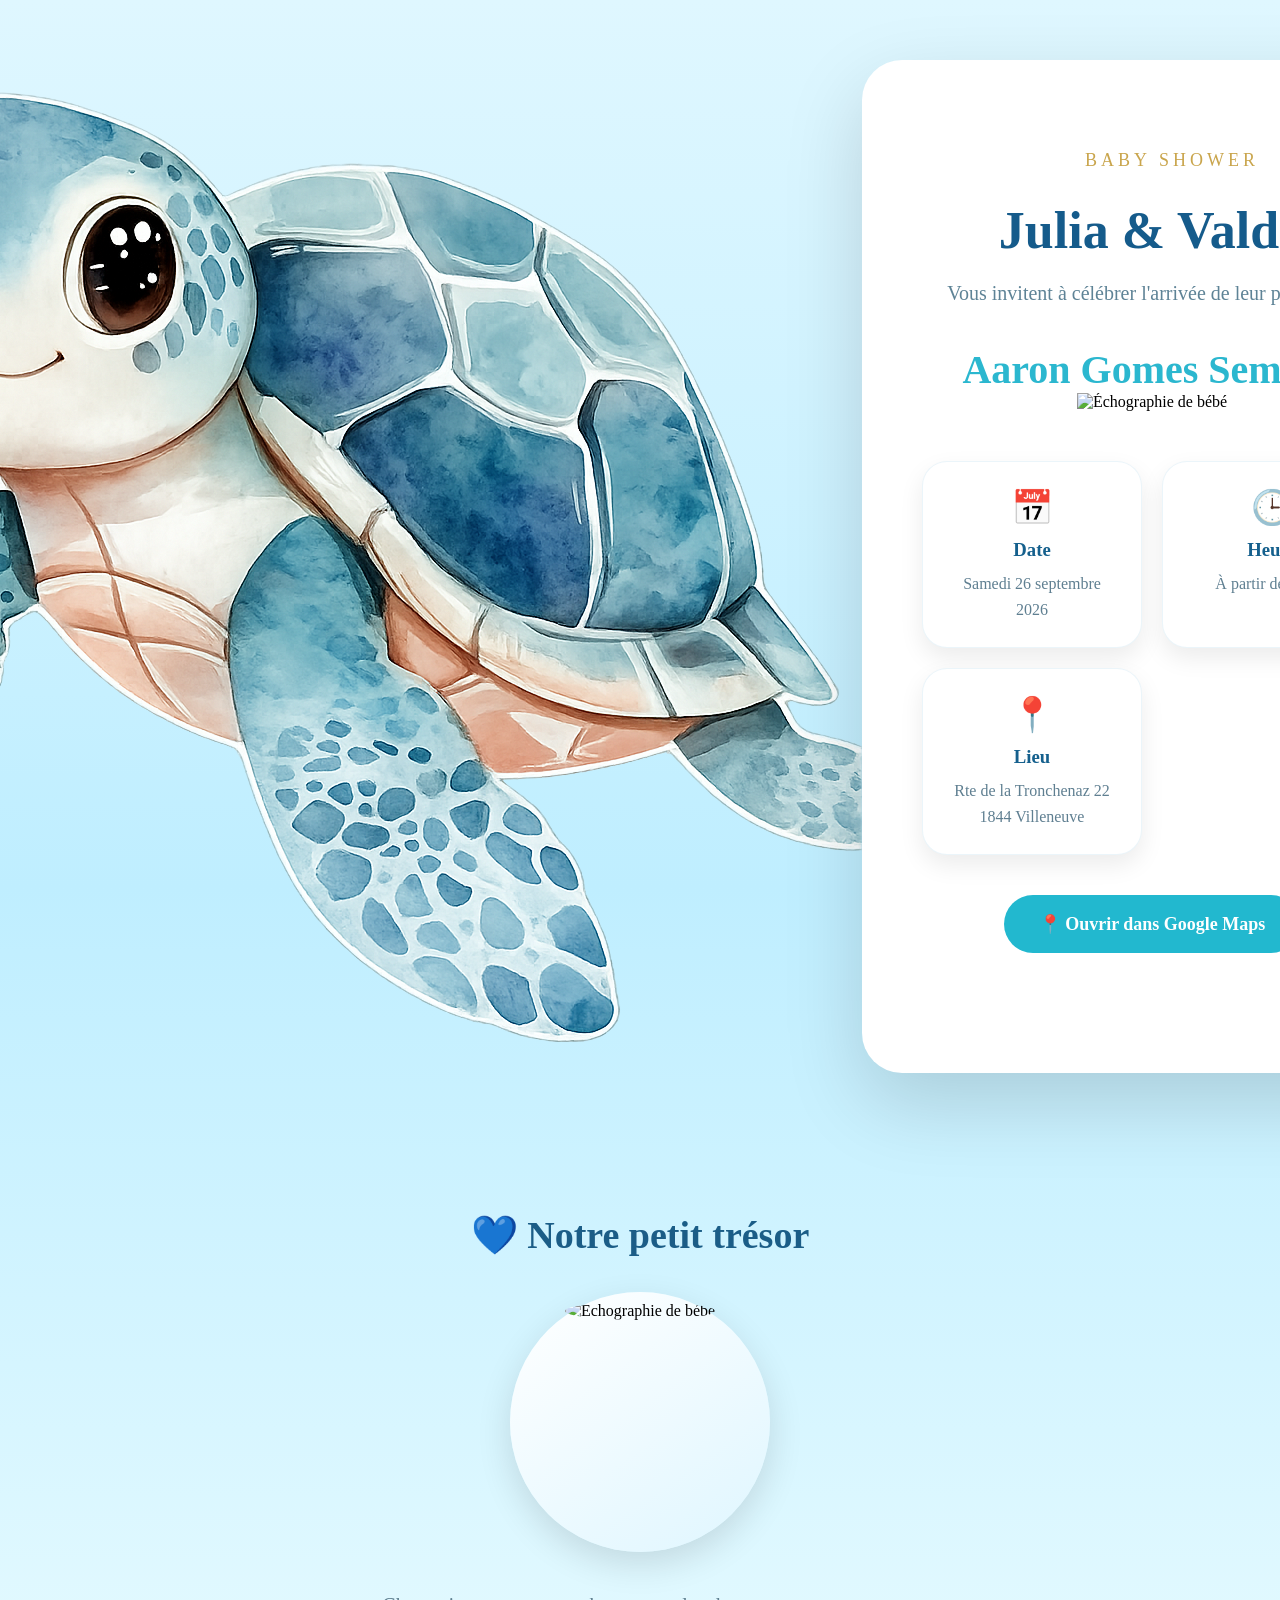
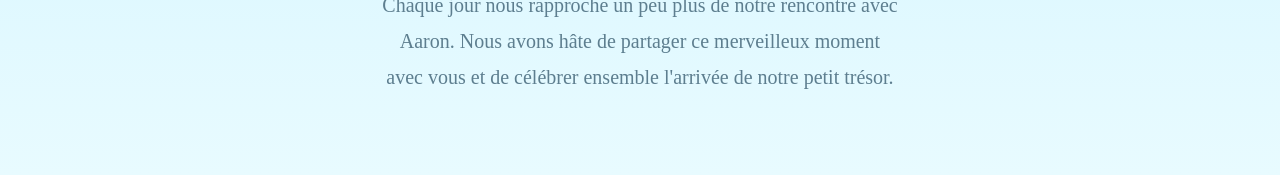
==== invitation.html @ ebce2208 "Add image for baby ultrasound in invitation" ====
<!DOCTYPE html>
<html lang="fr">

<head>
    <meta charset="UTF-8">
    <meta name="viewport" content="width=device-width, initial-scale=1.0">
    <title>Baby Shower - Aaron</title>

    <link rel="stylesheet" href="css/invitation.css">
</head>

<body>

<div class="background">
    <img class="turtle" src="assets/images/turtle.png" alt="Tortue">

    <main class="card">

     <header class="hero">

    <p class="overline">Baby Shower</p>

    <h1>Julia & Valdo</h1>

    <p class="subtitle">
        Vous invitent à célébrer l'arrivée de leur petit trésor
    </p>

    <h2 class="baby-name"> Aaron Gomes Semedo </h2>

    <img src="assets/images/echographie.png"
     alt="Échographie de bébé"
     class="echo">

</header>

       <section class="info-cards">

    <div class="info-card">
        <div class="icon">📅</div>
        <h3>Date</h3>
        <p>Samedi 26 septembre 2026</p>
    </div>

    <div class="info-card">
        <div class="icon">🕒</div>
        <h3>Heure</h3>
        <p>À partir de 15h00</p>
    </div>

    <div class="info-card">
        <div class="icon">📍</div>
        <h3>Lieu</h3>
        <p>Rte de la Tronchenaz 22<br>1844 Villeneuve</p>
    </div>

</section>

<div class="maps-button">
    <a href="https://maps.google.com/?q=Route+de+la+Tronchenaz+22,+1844+Villeneuve"
       target="_blank">
        📍 Ouvrir dans Google Maps
    </a>
    </main>

</div>
<section class="baby-preview">

    <h2>💙 Notre petit trésor</h2>

    <div class="echo-frame">
        <img src="assets/images/echographie.jpg" alt="Échographie de bébé">
    </div>

    <p class="echo-text">
        Chaque jour nous rapproche un peu plus de notre rencontre avec Aaron.
        Nous avons hâte de partager ce merveilleux moment avec vous et de célébrer
        ensemble l'arrivée de notre petit trésor.
    </p>

</section>
</body>

</html>
---- css/invitation.css ----
/* ---------- RESET ---------- */

*{
margin:0;
padding:0;
box-sizing:border-box;
}

html{
scroll-behavior:smooth;
}

body{

background:linear-gradient(180deg,#dff7ff,#bfeeff,#e8fbff);

font-family:Georgia, serif;

overflow-x:hidden;

}

/* ---------- FOND ---------- */

.background{

min-height:100vh;

padding:60px 20px;

display:flex;

justify-content:center;

align-items:center;

position:relative;

}

/* ---------- BULLES ---------- */

.background::before{

content:"";

position:absolute;

inset:0;

background-image:

radial-gradient(circle at 20% 20%,rgba(255,255,255,.45) 2px,transparent 3px),

radial-gradient(circle at 70% 40%,rgba(255,255,255,.35) 4px,transparent 5px),

radial-gradient(circle at 35% 70%,rgba(255,255,255,.30) 3px,transparent 4px);

animation:bulles 20s linear infinite;

opacity:.7;

}

@keyframes bulles{

from{

transform:translateY(0);

}

to{

transform:translateY(-120px);

}

}

/* ---------- CARTE ---------- */

.card{

background:white;

max-width:900px;

width:100%;

border-radius:40px;

padding:60px;

box-shadow:0 30px 80px rgba(0,0,0,.15);

position:relative;

z-index:2;

}

/* ---------- TITRES ---------- */

h1{

font-size:60px;

color:#bc8b30;

text-align:center;

margin-bottom:15px;

}

h2{

font-size:48px;

text-align:center;

color:#124f8d;

}

.subtitle{

text-align:center;

margin:20px 0;

font-size:24px;

color:#4f9db7;

}

.baby{

text-align:center;

margin:40px 0;

}

.baby h3{

font-size:46px;

color:#23b4cb;

}

/* ---------- INFOS ---------- */

.infos{

display:grid;

grid-template-columns:repeat(3,1fr);

gap:30px;

margin-top:50px;

}

.infos div{

background:#f5fcff;

padding:30px;

border-radius:25px;

text-align:center;

box-shadow:0 8px 20px rgba(0,0,0,.05);

transition:.3s;

}

.infos div:hover{

transform:translateY(-8px);

}

.infos h4{

margin:15px 0;

color:#145a82;

}

.infos p{

color:#507b91;

line-height:1.5;

}

/* ---------- MOBILE ---------- */

@media(max-width:768px){

.card{

padding:35px;

}

h1{

font-size:42px;

}

h2{

font-size:34px;

}

.baby h3{

font-size:32px;

}

.infos{

grid-template-columns:1fr;

}
/* ---------- TORTUE ---------- */

.turtle{
    position:absolute;
    top:55px;
    left:20px;
    width:120px;
    z-index:5;
    animation:floatTurtle 5s ease-in-out infinite;
}

@keyframes floatTurtle{
    0%{
        transform:translateY(0px) rotate(-3deg);
    }

    50%{
        transform:translateY(-10px) rotate(3deg);
    }

    100%{
        transform:translateY(0px) rotate(-3deg);
    }
}
}
/* ---------- HERO ---------- */

.hero{
    text-align:center;
    margin-bottom:50px;
    padding-top:30px;
}

.overline{
    color:#c9a54c;
    letter-spacing:4px;
    text-transform:uppercase;
    font-size:18px;
    margin-bottom:30px;
    padding-left: 40px;
}

.hero h1{
    color:#155b8b;
    font-size:52px;
    margin-bottom:15px;
}

.subtitle{
    max-width:520px;
    margin:0 auto;
    color:#5e8396;
    line-height:1.8;
    font-size:20px;
}

.baby-name{
    margin-top:35px;
    color:#2bb7cf;
    font-size:40px;
}
/* ---------- CARTES INFOS ---------- */

.info-cards{
    display:grid;
    grid-template-columns:repeat(auto-fit,minmax(220px,1fr));
    gap:20px;
    margin:60px auto 40px;
    max-width:500px;
}

.info-card{
    background:#f8fdff;
    border-radius:30px;
    border:1px solid rgba(120,190,220,.15);
    padding:30px 20px;
    text-align:center;
    box-shadow:0 12px 25px rgba(0,0,0,.08);
    transition:.3s;
}

.info-card:hover{
    transform:translateY(-6px);
}

.icon{
    font-size:36px;
    margin-bottom:15px;
}

.info-card h3{
    color:#155b8b;
    margin-bottom:10px;
}

.info-card p{
    color:#5d7e8f;
    line-height:1.6;
}
/* ---------- CARTES ---------- */

.info-cards{
    display:grid;
    grid-template-columns:repeat(auto-fit,minmax(220px,1fr));
    gap:20px;
    margin:50px 0 30px;
}

.info-card{
    background:#ffffff;
    border-radius:25px;
    padding:25px;
    text-align:center;
    box-shadow:0 10px 25px rgba(0,0,0,.08);
    transition:.3s;
}

.info-card:hover{
    transform:translateY(-5px);
}

.icon{
    font-size:34px;
    margin-bottom:12px;
}

.info-card h3{
    color:#15608d;
    margin-bottom:10px;
}

.info-card p{
    color:#5f7f91;
    line-height:1.6;
}

.maps-button{
    text-align:center;
    margin-top:40px;
    margin-bottom:60px;
}

.maps-button a{
    display:inline-block;
    background:#22b8cf;
    color:white;
    text-decoration:none;
    padding:18px 35px;
    font-size:18px;
    border-radius:50px;
    font-weight:bold;
    transition:.3s;
}

.maps-button a:hover{
    background:#1599b0;
}
/* ---------- ÉCHOGRAPHIE ---------- */

.baby-preview{
    text-align:center;
    margin:80px auto;
    max-width:650px;
}

.baby-preview h2{
    color:#1b5d87;
    font-size:38px;
    margin-bottom:35px;
}

.echo-frame{
    width:260px;
    height:260px;
    margin:0 auto 35px;
    padding:10px;
    border-radius:50%;
    background:linear-gradient(145deg,#ffffff,#dff6ff);
    box-shadow:0 12px 35px rgba(0,0,0,.12);
}

.echo-frame img{
    width:100%;
    height:100%;
    object-fit:cover;
    border-radius:50%;
}

.echo-text{
    max-width:520px;
    margin:auto;
    color:#5d7e8f;
    font-size:20px;
    line-height:1.8;
}
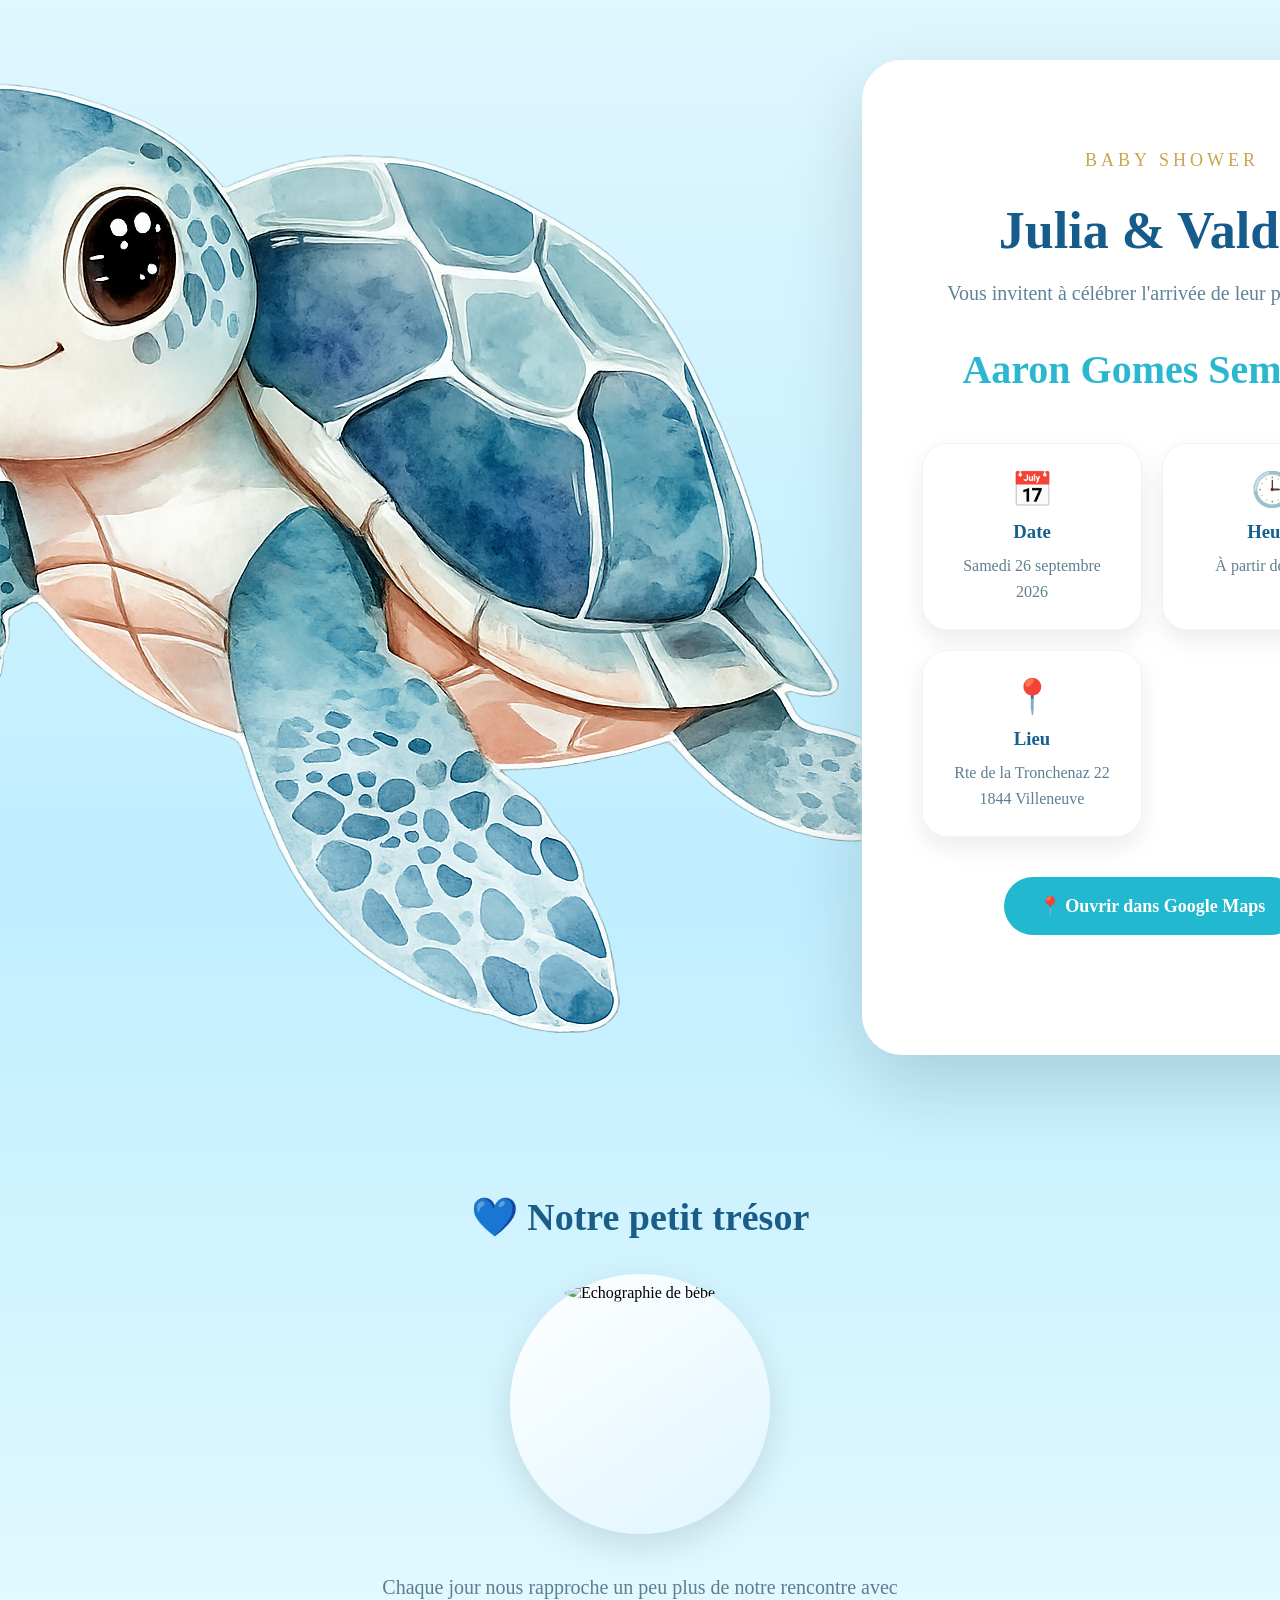
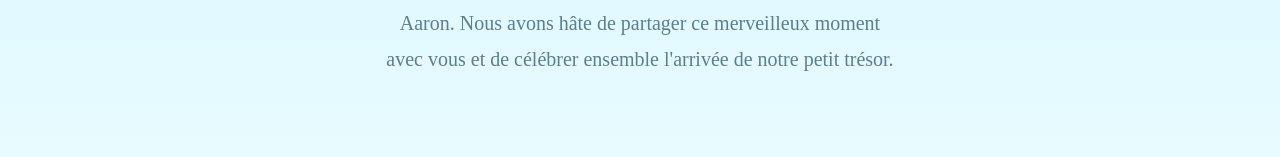
==== commit b10efe32: "Update echographie image in invitation.html Removed the old echographie image and updated the sectio" ====
--- a/invitation.html
+++ b/invitation.html
@@ -28,9 +28,6 @@
 
     <h2 class="baby-name"> Aaron Gomes Semedo </h2>
 
-    <img src="assets/images/echographie.png"
-     alt="Échographie de bébé"
-     class="echo">
 
 </header>
 
@@ -69,7 +66,7 @@
     <h2>💙 Notre petit trésor</h2>
 
     <div class="echo-frame">
-        <img src="assets/images/echographie.jpg" alt="Échographie de bébé">
+     <img src="assets/images/echographie.png" alt="Échographie de bébé">
     </div>
 
     <p class="echo-text">
--- a/css/invitation.css
+++ b/css/invitation.css
@@ -432,3 +432,14 @@
     font-size:20px;
     line-height:1.8;
 }
+/* ----------- ÉCHOGRAPHIE ----------- */
+
+.echo{
+    display:block;
+    width:230px;
+    max-width:80%;
+    margin:45px auto;
+    border-radius:25px;
+    border:8px solid white;
+    box-shadow:0 15px 35px rgba(0,0,0,.15);
+}
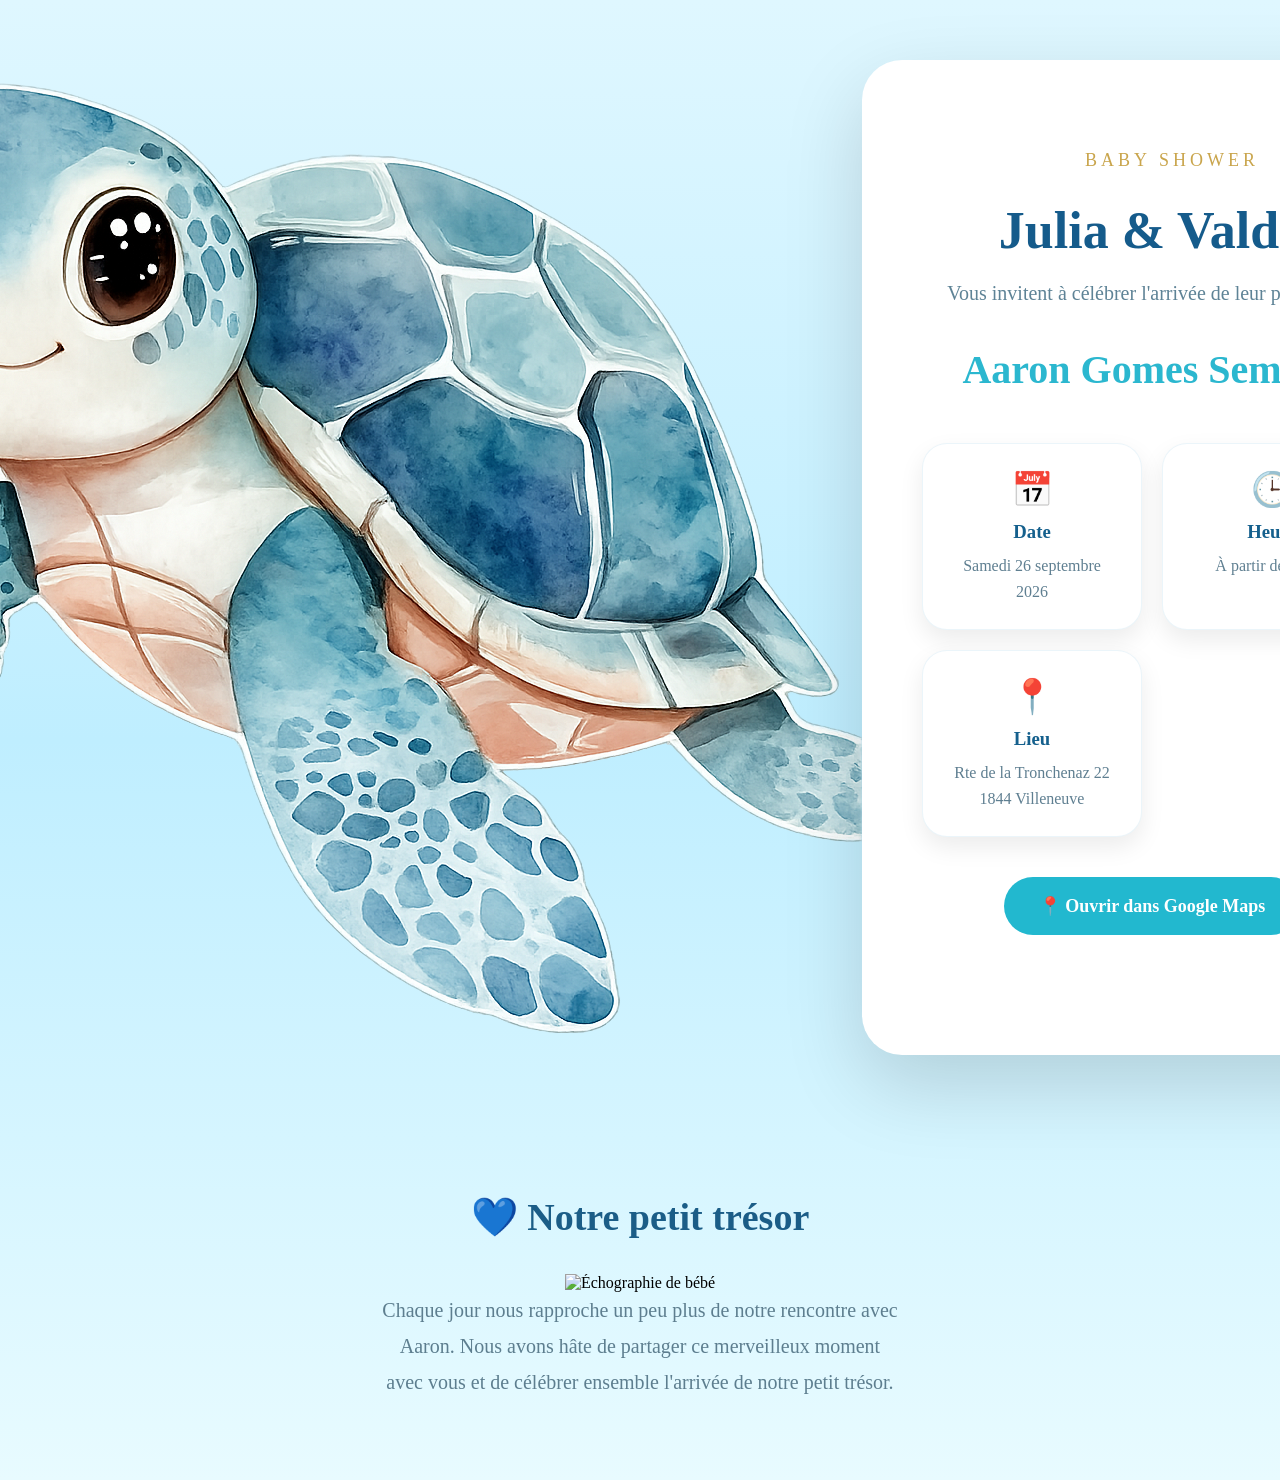
==== commit 2d643b3b: "Simplify image display in invitation.html Removed unnecessary div wrapper around the image." ====
--- a/invitation.html
+++ b/invitation.html
@@ -65,9 +65,7 @@
 
     <h2>💙 Notre petit trésor</h2>
 
-    <div class="echo-frame">
-     <img src="assets/images/echographie.png" alt="Échographie de bébé">
-    </div>
+   <img class="echo" src="assets/images/echographie.png" alt="Échographie de bébé">
 
     <p class="echo-text">
         Chaque jour nous rapproche un peu plus de notre rencontre avec Aaron.
--- a/css/invitation.css
+++ b/css/invitation.css
@@ -409,20 +409,19 @@
 }
 
 .echo-frame{
-    width:260px;
-    height:260px;
+    max-width:380px;
     margin:0 auto 35px;
-    padding:10px;
-    border-radius:50%;
-    background:linear-gradient(145deg,#ffffff,#dff6ff);
-    box-shadow:0 12px 35px rgba(0,0,0,.12);
+    padding:12px;
+    background:white;
+    border-radius:25px;
+    box-shadow:0 15px 35px rgba(0,0,0,.15);
 }
 
 .echo-frame img{
+    display:block;
     width:100%;
-    height:100%;
-    object-fit:cover;
-    border-radius:50%;
+    height:auto;
+    border-radius:18px;
 }
 
 .echo-text{
@@ -432,14 +431,3 @@
     font-size:20px;
     line-height:1.8;
 }
-/* ----------- ÉCHOGRAPHIE ----------- */
-
-.echo{
-    display:block;
-    width:230px;
-    max-width:80%;
-    margin:45px auto;
-    border-radius:25px;
-    border:8px solid white;
-    box-shadow:0 15px 35px rgba(0,0,0,.15);
-}
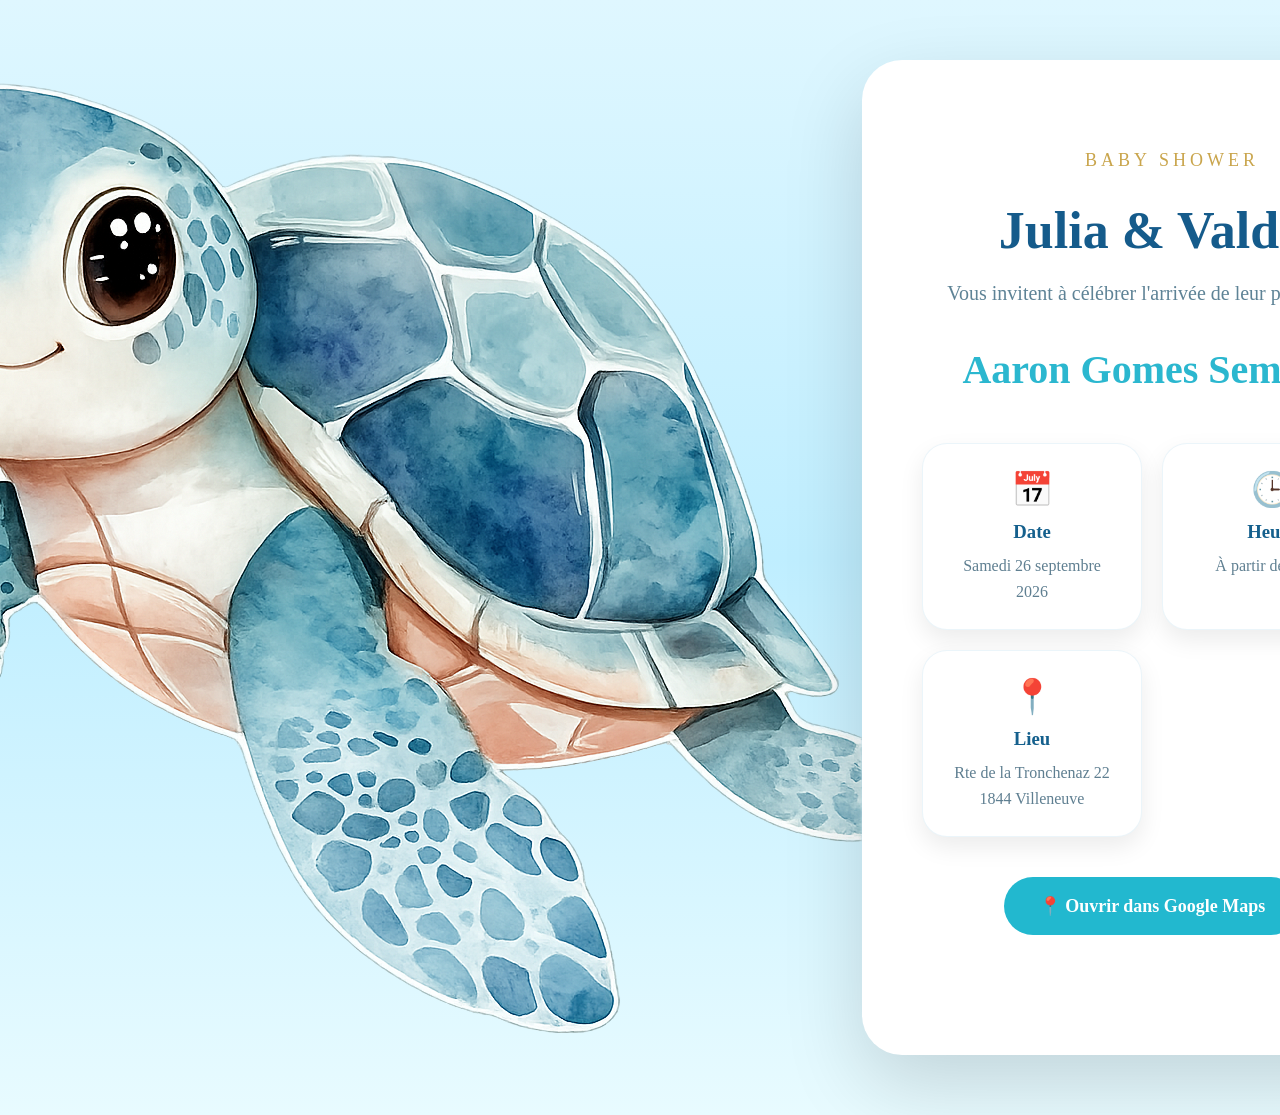
==== commit b8812200: "Update invitation.html" ====
--- a/invitation.html
+++ b/invitation.html
@@ -61,19 +61,7 @@
     </main>
 
 </div>
-<section class="baby-preview">
 
-    <h2>💙 Notre petit trésor</h2>
-
-   <img class="echo" src="assets/images/echographie.png" alt="Échographie de bébé">
-
-    <p class="echo-text">
-        Chaque jour nous rapproche un peu plus de notre rencontre avec Aaron.
-        Nous avons hâte de partager ce merveilleux moment avec vous et de célébrer
-        ensemble l'arrivée de notre petit trésor.
-    </p>
-
-</section>
 </body>
 
 </html>
--- a/css/invitation.css
+++ b/css/invitation.css
@@ -408,22 +408,6 @@
     margin-bottom:35px;
 }
 
-.echo-frame{
-    max-width:380px;
-    margin:0 auto 35px;
-    padding:12px;
-    background:white;
-    border-radius:25px;
-    box-shadow:0 15px 35px rgba(0,0,0,.15);
-}
-
-.echo-frame img{
-    display:block;
-    width:100%;
-    height:auto;
-    border-radius:18px;
-}
-
 .echo-text{
     max-width:520px;
     margin:auto;
@@ -431,3 +415,12 @@
     font-size:20px;
     line-height:1.8;
 }
+.echo{
+    display:block;
+    width:320px;
+    max-width:90%;
+    margin:35px auto;
+    border-radius:25px;
+    border:8px solid white;
+    box-shadow:0 15px 35px rgba(0,0,0,.15);
+}
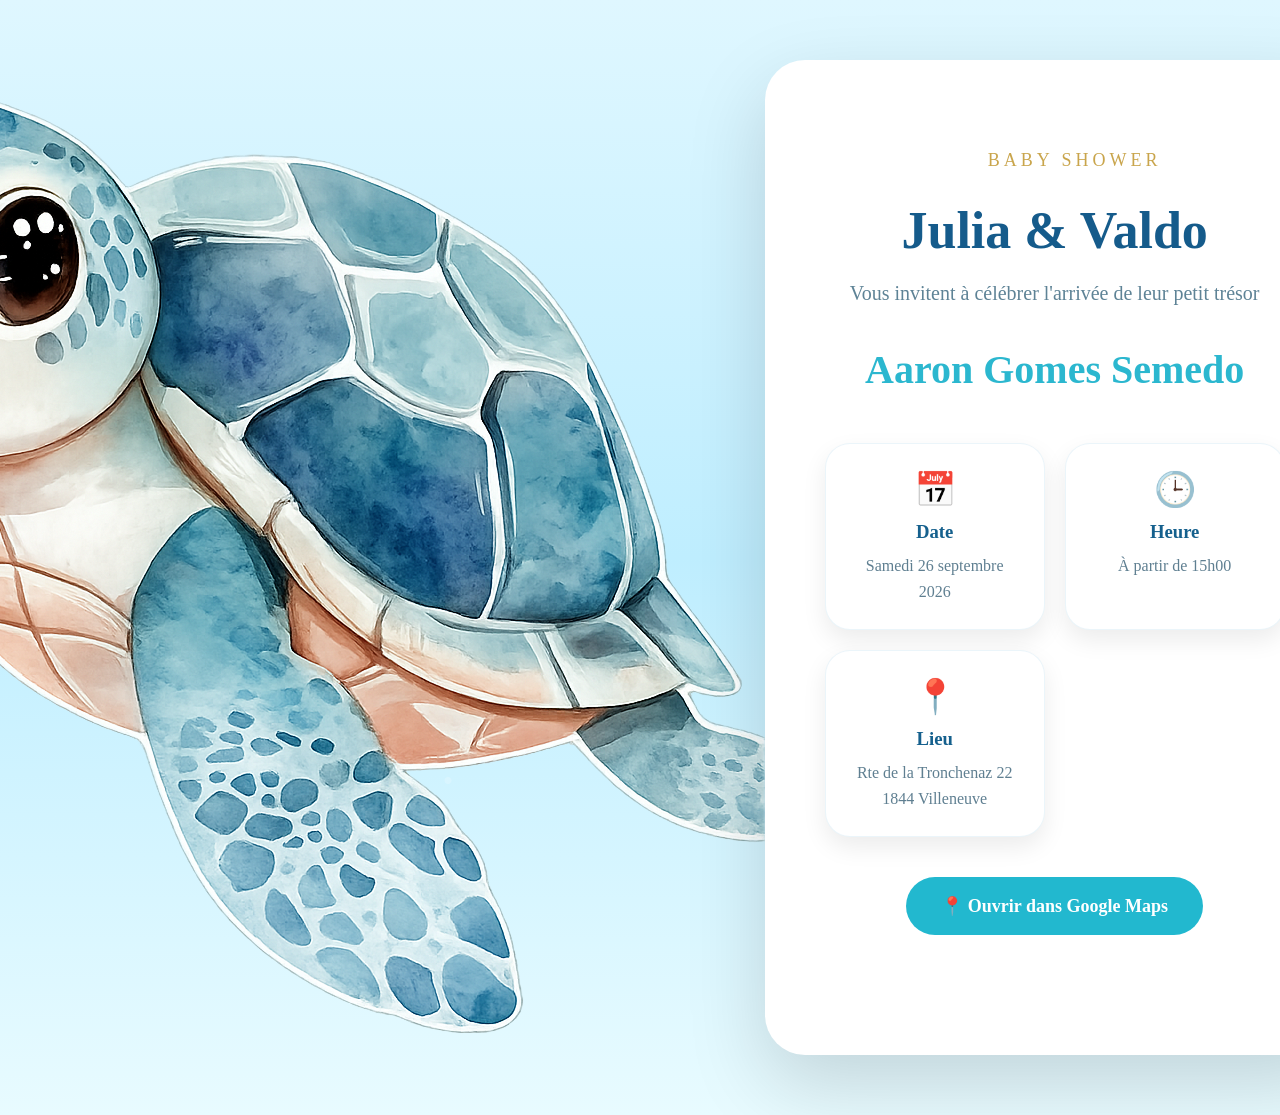
==== commit 22a4dd95: "Update invitation.html" ====
--- a/invitation.html
+++ b/invitation.html
@@ -59,7 +59,48 @@
         📍 Ouvrir dans Google Maps
     </a>
     </main>
+ <section class="gift-section">
 
+    <h2>🎁 Liste de naissance</h2>
+
+    <p class="gift-intro">
+        Votre présence sera notre plus beau cadeau ❤️<br><br>
+        Pour ceux qui souhaitent participer, voici quelques idées qui nous feront plaisir.
+    </p>
+
+    <div class="gift-grid">
+
+        <div class="gift-card">
+            <div class="gift-icon">👕</div>
+            <h3>Vêtements</h3>
+            <p>Tailles 1 mois et 3 mois</p>
+        </div>
+
+        <div class="gift-card">
+            <div class="gift-icon">🧸</div>
+            <h3>Jouets</h3>
+            <p>Jouets d'éveil et premiers jeux</p>
+        </div>
+
+        <div class="gift-card">
+            <div class="gift-icon">🍼</div>
+            <h3>Couches</h3>
+            <p>Tailles 1 et 2</p>
+        </div>
+
+        <div class="gift-card">
+            <div class="gift-icon">📸</div>
+            <h3>Séance photo</h3>
+            <p>Participation libre à la séance photo de naissance</p>
+        </div>
+
+    </div>
+
+    <p class="thanks">
+        Merci infiniment pour votre amour et votre générosité 💙
+    </p>
+
+</section>
 </div>
 
 </body>
--- a/css/invitation.css
+++ b/css/invitation.css
@@ -394,33 +394,3 @@
 .maps-button a:hover{
     background:#1599b0;
 }
-/* ---------- ÉCHOGRAPHIE ---------- */
-
-.baby-preview{
-    text-align:center;
-    margin:80px auto;
-    max-width:650px;
-}
-
-.baby-preview h2{
-    color:#1b5d87;
-    font-size:38px;
-    margin-bottom:35px;
-}
-
-.echo-text{
-    max-width:520px;
-    margin:auto;
-    color:#5d7e8f;
-    font-size:20px;
-    line-height:1.8;
-}
-.echo{
-    display:block;
-    width:320px;
-    max-width:90%;
-    margin:35px auto;
-    border-radius:25px;
-    border:8px solid white;
-    box-shadow:0 15px 35px rgba(0,0,0,.15);
-}
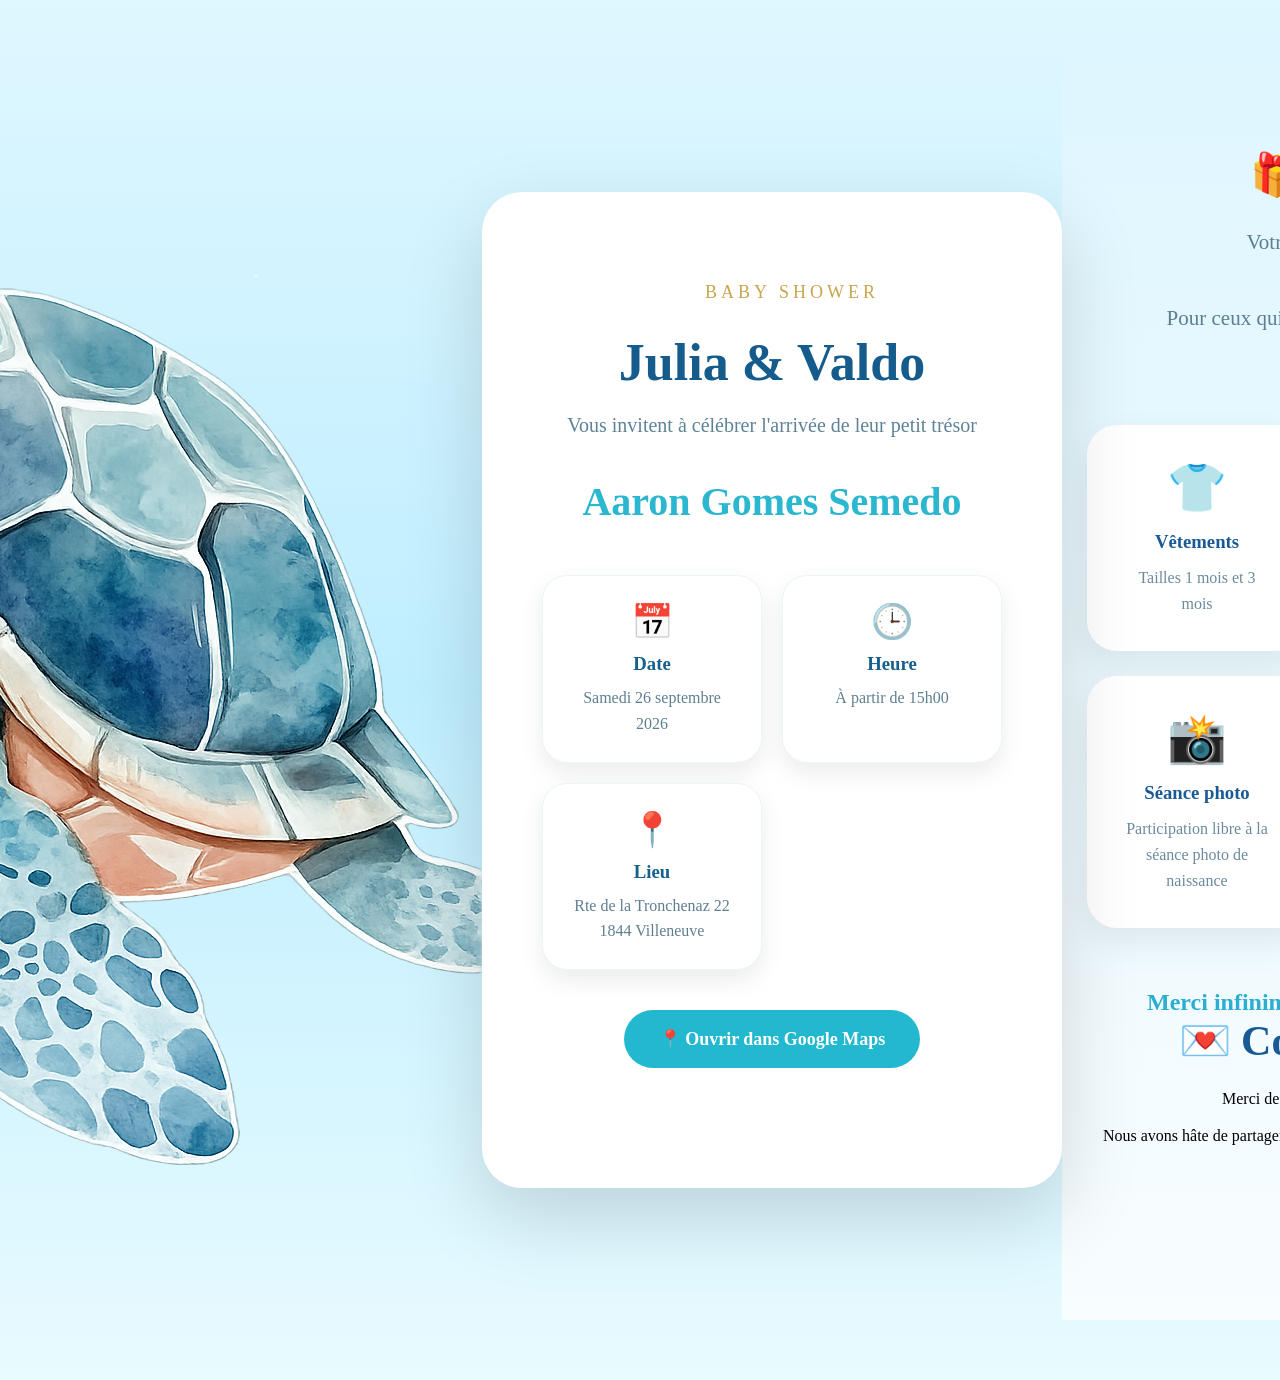
==== commit 497d6d43: "Add RSVP section to invitation.html Added RSVP section with confirmation details and contact informa" ====
--- a/invitation.html
+++ b/invitation.html
@@ -99,7 +99,30 @@
     <p class="thanks">
         Merci infiniment pour votre amour et votre générosité 💙
     </p>
+<section class="rsvp-section">
 
+    <h2>💌 Confirmation de présence</h2>
+
+    <p class="rsvp-text">
+        Merci de nous confirmer votre présence
+        <strong>avant le 1 septembre 2026</strong>.
+    </p>
+
+    <a class="rsvp-button" href="tel:+41782147848">
+        📞 078 214 78 48
+    </a>
+
+    <p class="closing">
+        Nous avons hâte de partager cette magnifique journée avec vous
+        et de célébrer ensemble l'arrivée de notre petit Aaron 💙
+    </p>
+
+    <h3 class="signature">
+        Avec tout notre amour,<br><br>
+        Julia, Valdo, Liam & Aaron 🐢
+    </h3>
+
+</section>
 </section>
 </div>
 
--- a/css/invitation.css
+++ b/css/invitation.css
@@ -394,3 +394,66 @@
 .maps-button a:hover{
     background:#1599b0;
 }
+ /* ---------- LISTE DE NAISSANCE ---------- */
+
+.gift-section{
+    text-align:center;
+    padding:90px 25px;
+    background:linear-gradient(#dff6ff,#f8fdff);
+}
+
+.gift-section h2{
+    color:#195a96;
+    font-size:42px;
+    margin-bottom:25px;
+}
+
+.gift-intro{
+    max-width:600px;
+    margin:0 auto 50px;
+    color:#5d7e8f;
+    font-size:21px;
+    line-height:1.8;
+}
+
+.gift-grid{
+    display:grid;
+    grid-template-columns:repeat(auto-fit,minmax(220px,1fr));
+    gap:25px;
+    max-width:950px;
+    margin:auto;
+}
+
+.gift-card{
+    background:white;
+    border-radius:30px;
+    padding:35px;
+    box-shadow:0 15px 35px rgba(0,0,0,.08);
+    transition:.3s;
+}
+
+.gift-card:hover{
+    transform:translateY(-8px);
+}
+
+.gift-icon{
+    font-size:48px;
+    margin-bottom:15px;
+}
+
+.gift-card h3{
+    color:#195a96;
+    margin-bottom:12px;
+}
+
+.gift-card p{
+    color:#6b8b9d;
+    line-height:1.6;
+}
+
+.thanks{
+    margin-top:60px;
+    color:#2caed2;
+    font-size:24px;
+    font-weight:bold;
+}
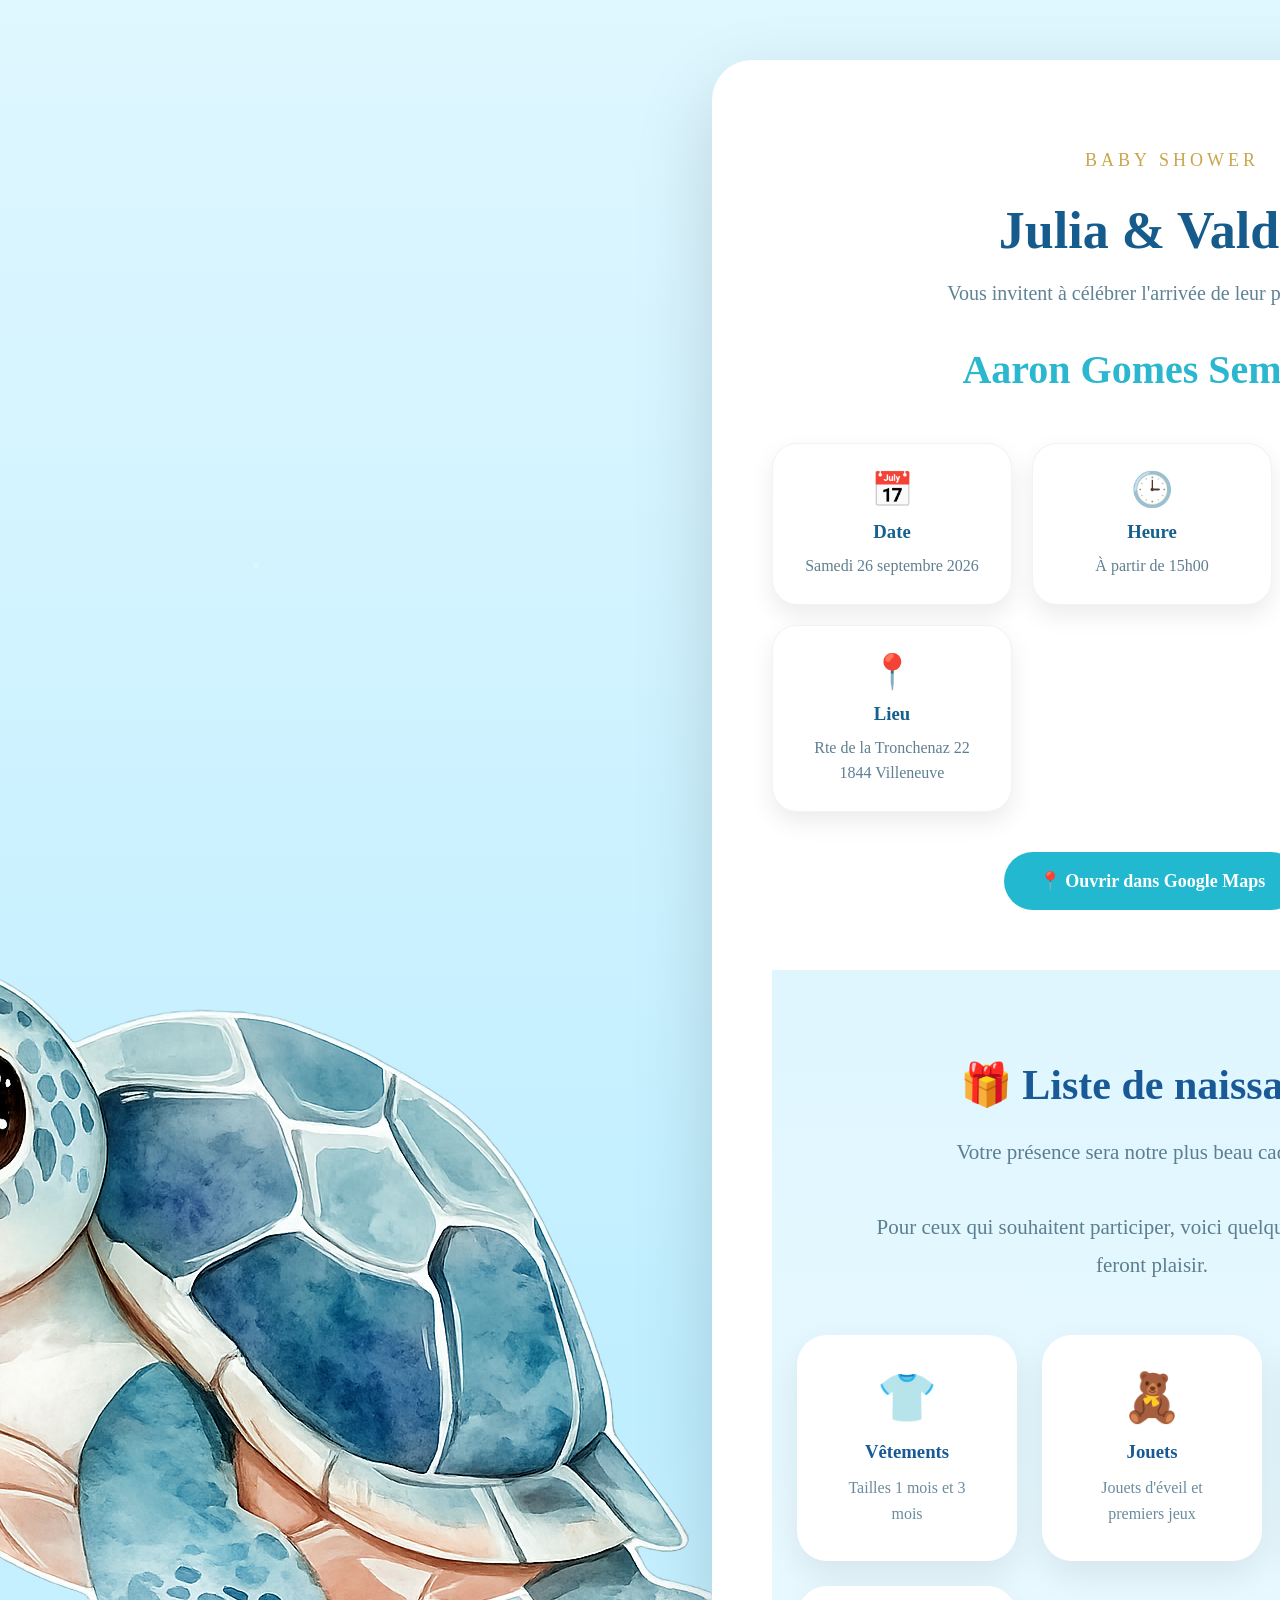
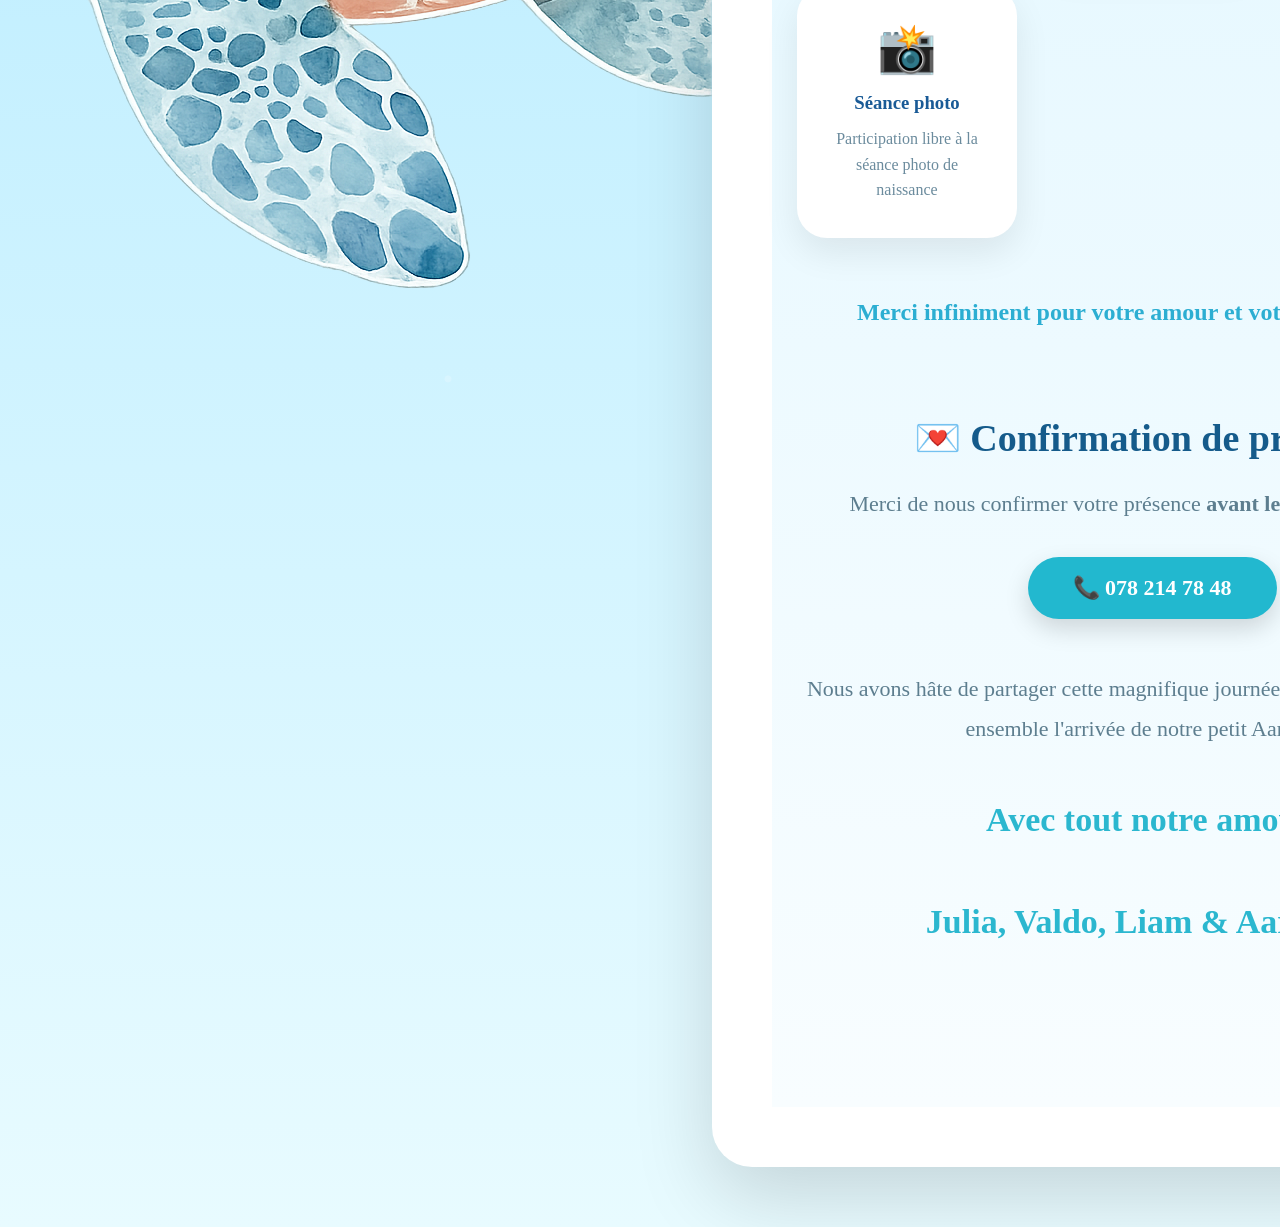
==== commit 1fb734f0: "Fix HTML structure by closing main and section tags" ====
--- a/invitation.html
+++ b/invitation.html
@@ -58,7 +58,8 @@
        target="_blank">
         📍 Ouvrir dans Google Maps
     </a>
-    </main>
+</div>
+
  <section class="gift-section">
 
     <h2>🎁 Liste de naissance</h2>
@@ -123,9 +124,10 @@
     </h3>
 
 </section>
-</section>
+
+</main>
+
 </div>
 
 </body>
-
 </html>
--- a/css/invitation.css
+++ b/css/invitation.css
@@ -456,4 +456,56 @@
     color:#2caed2;
     font-size:24px;
     font-weight:bold;
-}+}
+/* ---------- RSVP ---------- */
+
+.rsvp-section{
+    text-align:center;
+    max-width:700px;
+    margin:90px auto 70px;
+}
+
+.rsvp-section h2{
+    color:#155b8b;
+    font-size:38px;
+    margin-bottom:25px;
+}
+
+.rsvp-text{
+    color:#5d7e8f;
+    font-size:22px;
+    line-height:1.7;
+    margin-bottom:35px;
+}
+
+.rsvp-button{
+    display:inline-block;
+    background:#22b8cf;
+    color:white;
+    text-decoration:none;
+    padding:18px 45px;
+    border-radius:60px;
+    font-size:22px;
+    font-weight:bold;
+    box-shadow:0 10px 25px rgba(0,0,0,.15);
+    transition:.3s;
+}
+
+.rsvp-button:hover{
+    transform:translateY(-4px);
+    background:#1699b0;
+}
+
+.closing{
+    margin-top:50px;
+    color:#5d7e8f;
+    font-size:22px;
+    line-height:1.8;
+}
+
+.signature{
+    margin-top:45px;
+    color:#2bb7cf;
+    font-size:34px;
+    line-height:1.5;
+}
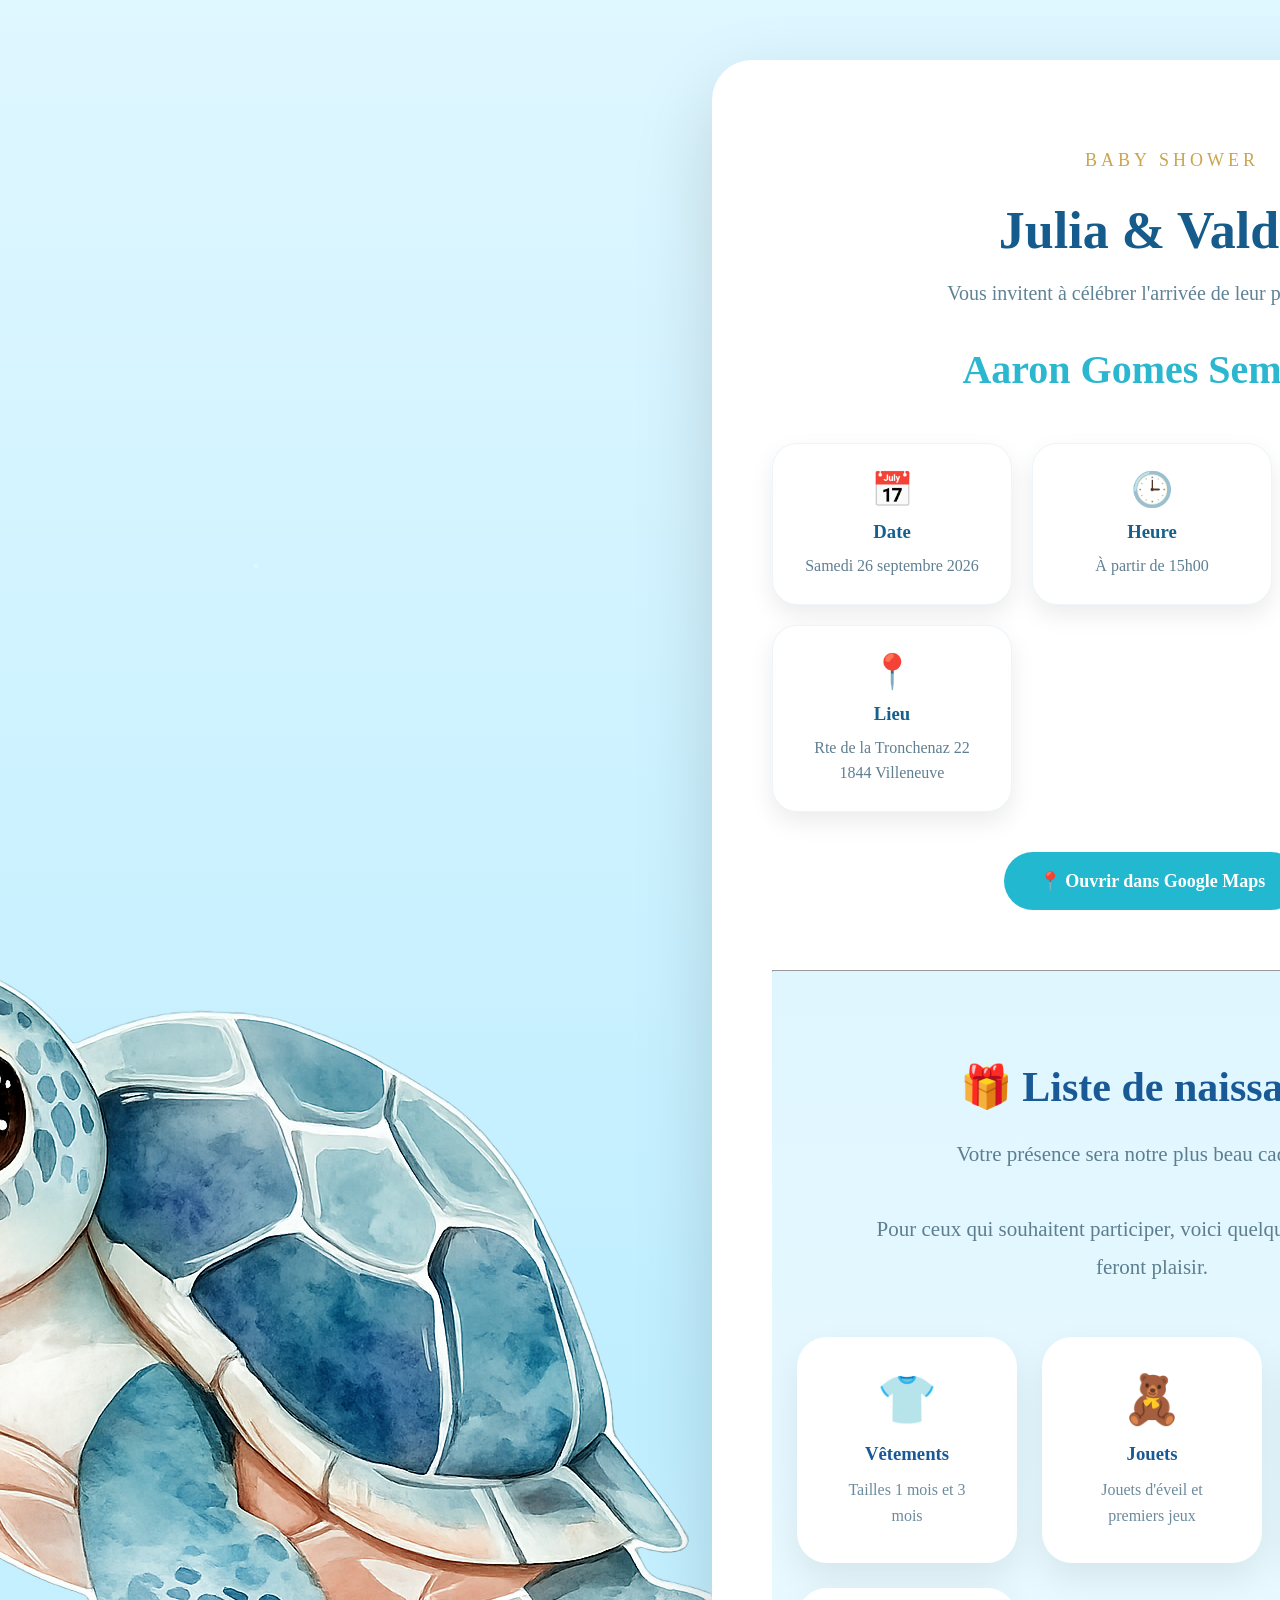
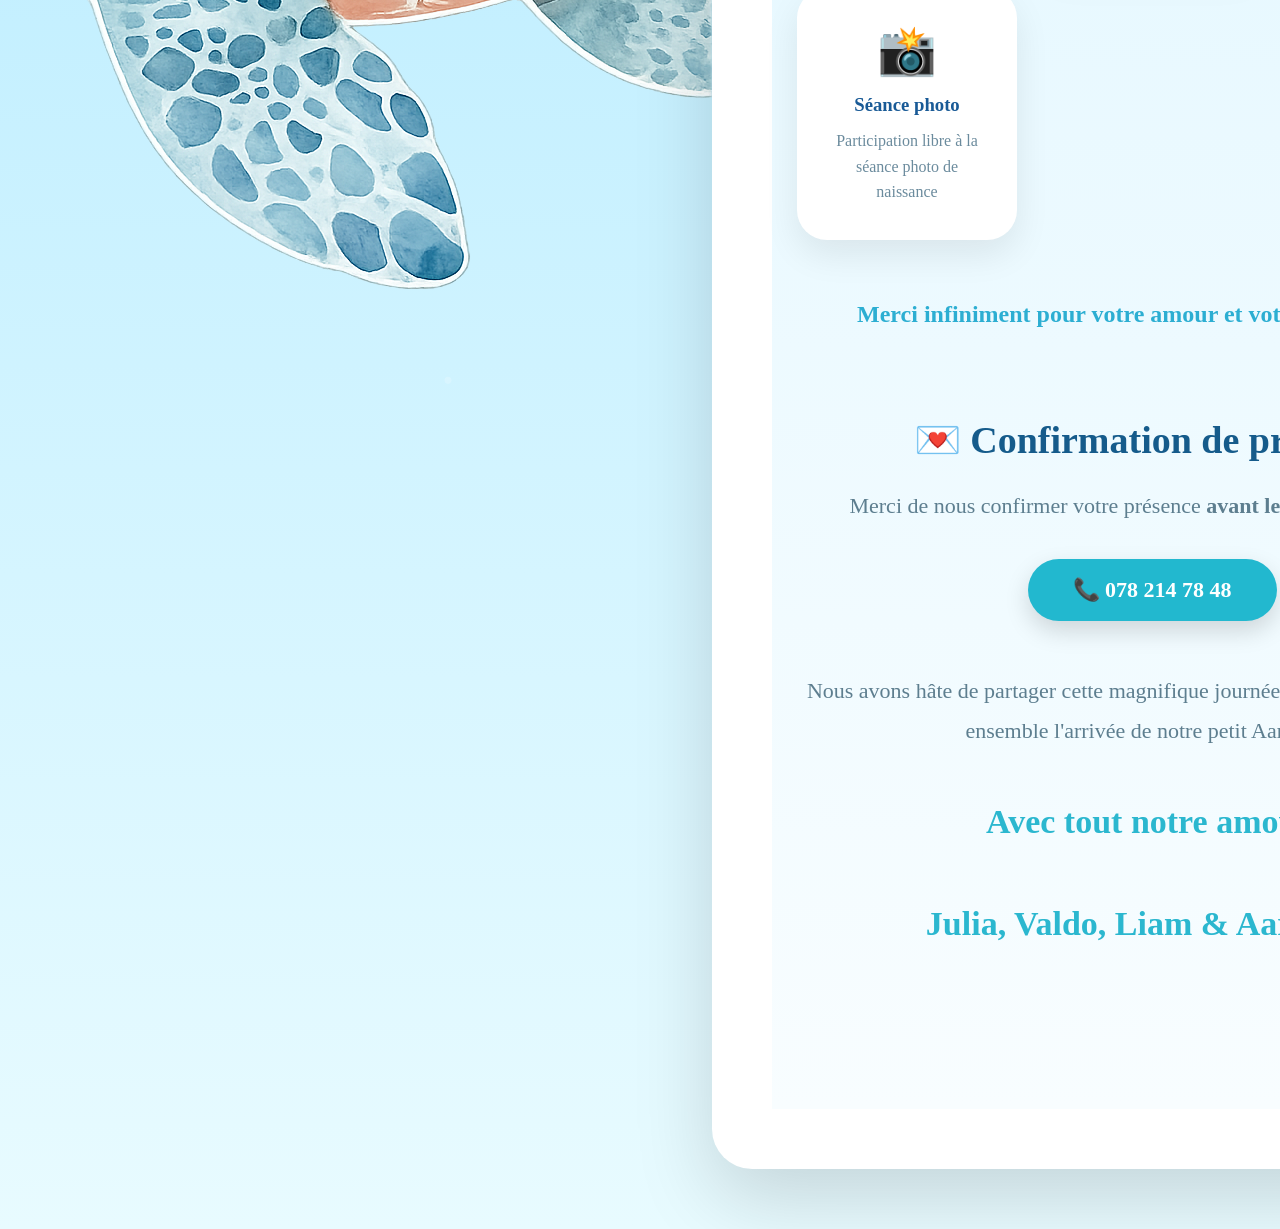
==== commit 429f0b15: "Add separator before gift section in invitation.html" ====
--- a/invitation.html
+++ b/invitation.html
@@ -60,7 +60,9 @@
     </a>
 </div>
 
- <section class="gift-section">
+<hr class="separator">
+
+<section class="gift-section">
 
     <h2>🎁 Liste de naissance</h2>
 
